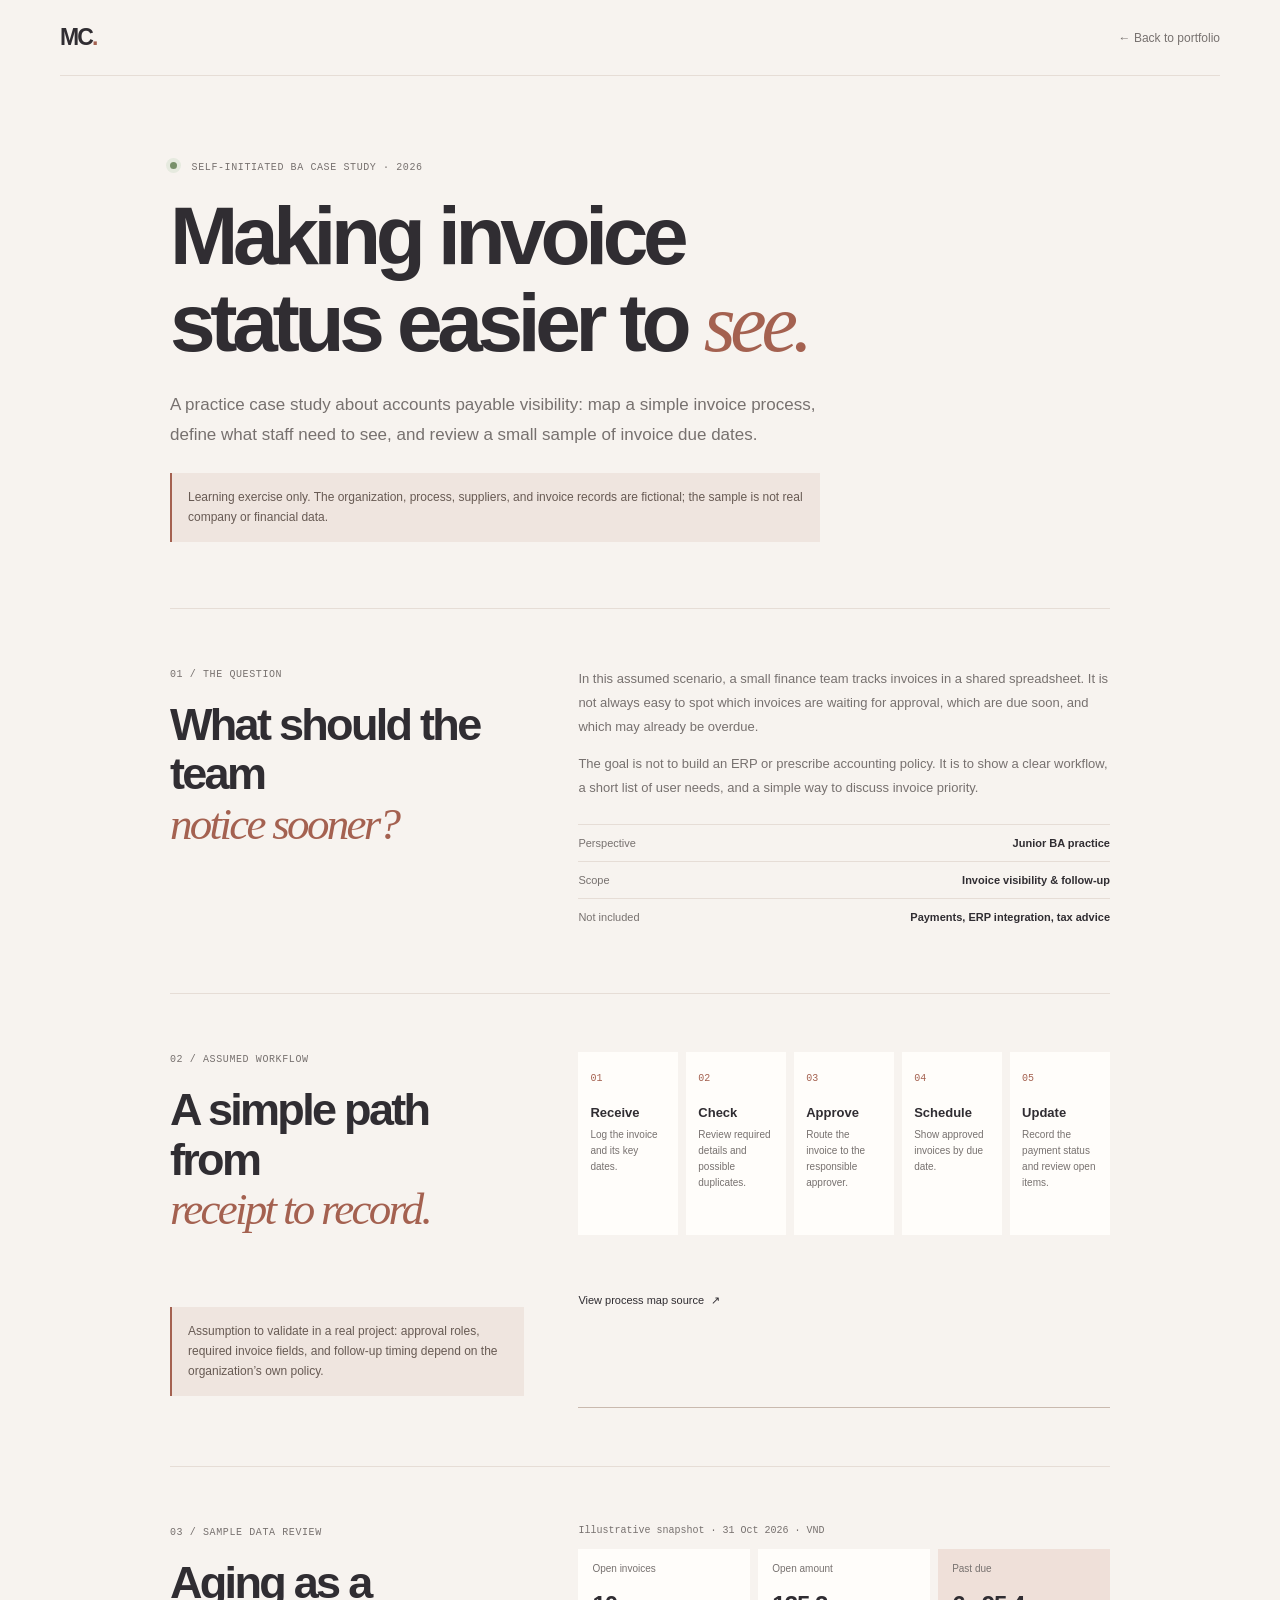
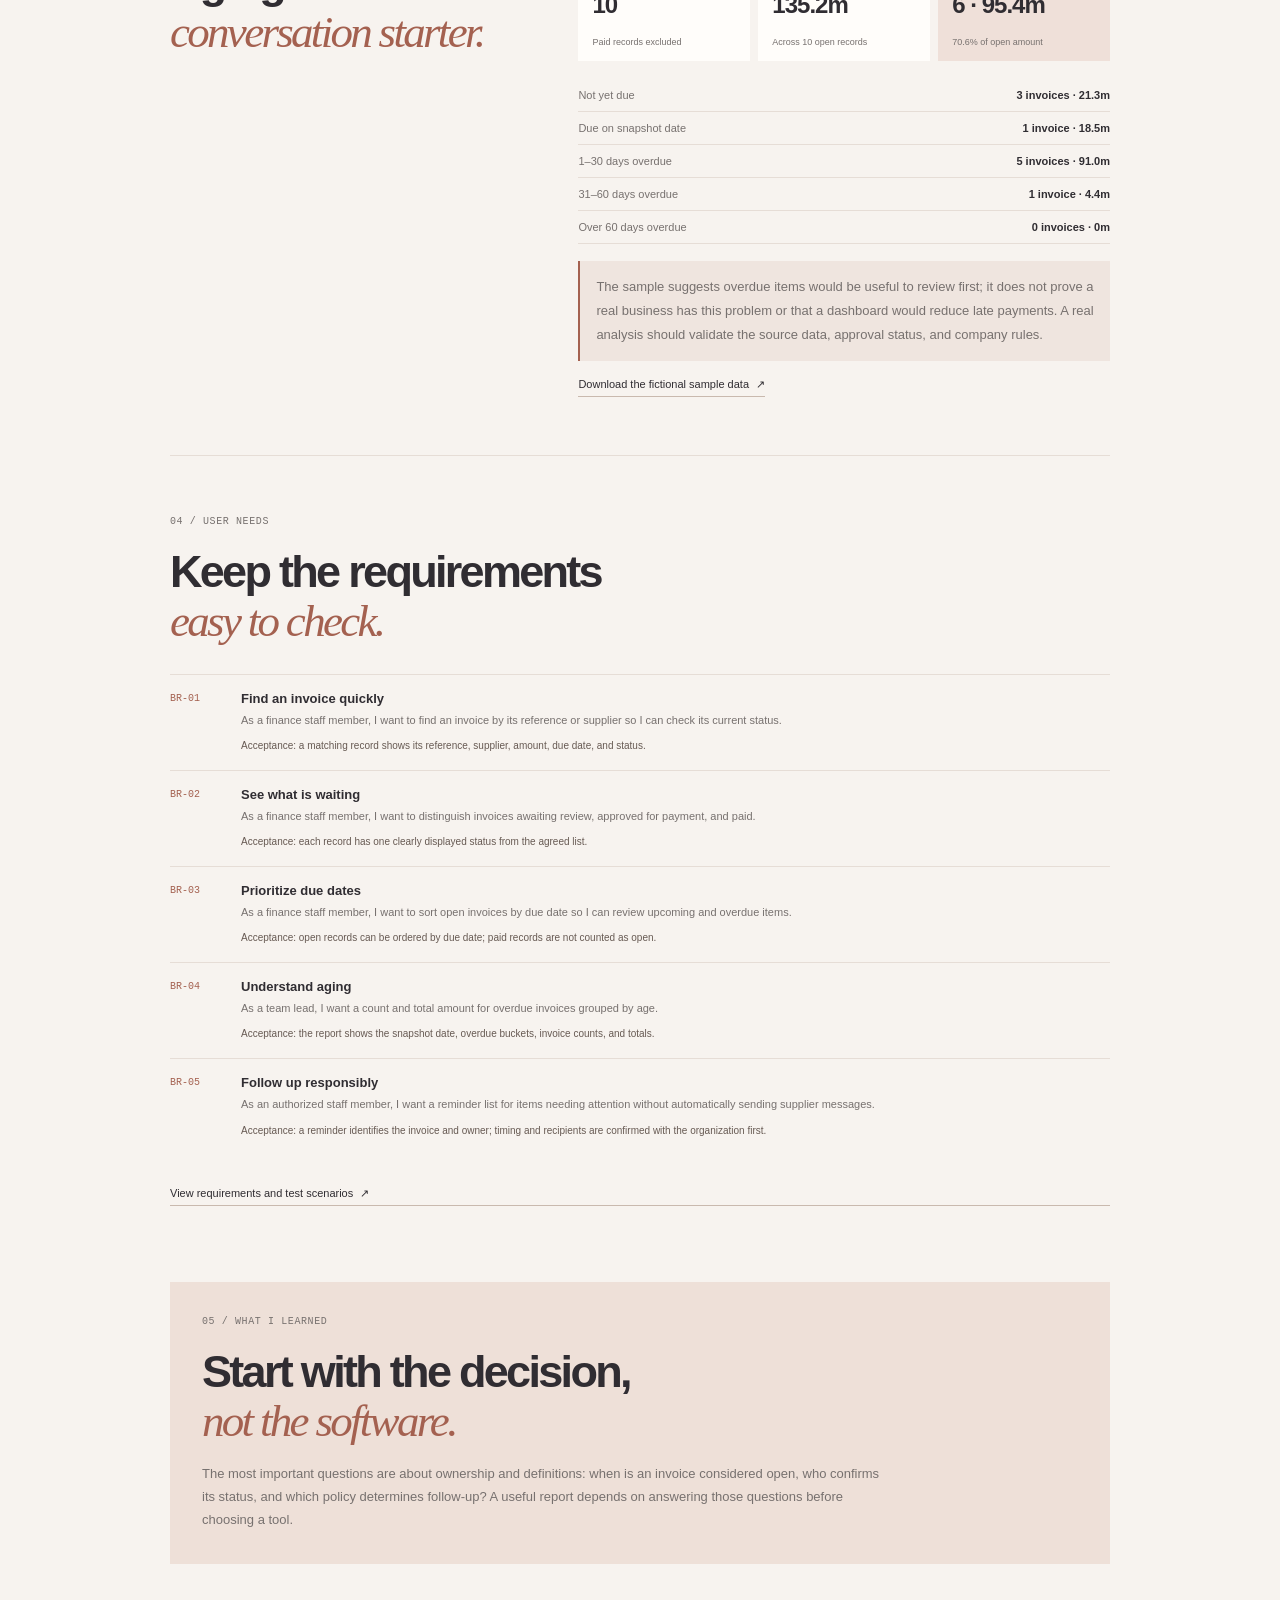
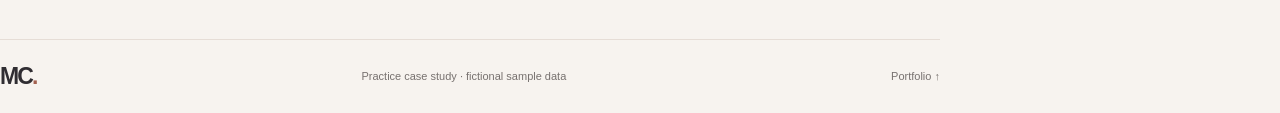
==== projects/ap-invoice-review/index.html @ 4c57ca36 "Add files via upload" ====
<!doctype html>
<html lang="en">
  <head>
    <meta charset="utf-8" />
    <meta name="viewport" content="width=device-width, initial-scale=1" />
    <meta name="theme-color" content="#f7f3ef" />
    <meta
      name="description"
      content="A self-initiated business analysis case study using a fictional accounts payable workflow and sample invoice data."
    />
    <title>AP Invoice Review — Tran Minh Chi</title>
    <link rel="stylesheet" href="../../styles.css" />
    <link rel="stylesheet" href="case-study.css" />
  </head>
  <body>
    <a class="skip-link" href="#main">Skip to content</a>
    <header class="site-header">
      <a class="wordmark" href="../../" aria-label="Tran Minh Chi, home">MC<span>.</span></a>
      <a class="case-back" href="../../#project">← Back to portfolio</a>
    </header>

    <main class="case-page" id="main">
      <section class="case-hero">
        <p class="eyebrow"><span class="status-dot"></span> Self-initiated BA case study · 2026</p>
        <h1>Making invoice<br />status easier to <em>see.</em></h1>
        <p class="case-intro">
          A practice case study about accounts payable visibility: map a simple invoice process,
          define what staff need to see, and review a small sample of invoice due dates.
        </p>
        <p class="fiction-note">
          Learning exercise only. The organization, process, suppliers, and invoice records are
          fictional; the sample is not real company or financial data.
        </p>
      </section>

      <section class="case-section" aria-labelledby="question-title">
        <div class="case-section-heading">
          <p class="eyebrow">01 / The question</p>
          <h2 id="question-title">What should the team<br /><em>notice sooner?</em></h2>
        </div>
        <div>
          <p>
            In this assumed scenario, a small finance team tracks invoices in a shared spreadsheet.
            It is not always easy to spot which invoices are waiting for approval, which are due
            soon, and which may already be overdue.
          </p>
          <p>
            The goal is not to build an ERP or prescribe accounting policy. It is to show a clear
            workflow, a short list of user needs, and a simple way to discuss invoice priority.
          </p>
          <div class="case-facts">
            <div><span>Perspective</span><strong>Junior BA practice</strong></div>
            <div><span>Scope</span><strong>Invoice visibility & follow-up</strong></div>
            <div><span>Not included</span><strong>Payments, ERP integration, tax advice</strong></div>
          </div>
        </div>
      </section>

      <section class="case-section process-section" aria-labelledby="process-title">
        <div class="case-section-heading">
          <p class="eyebrow">02 / Assumed workflow</p>
          <h2 id="process-title">A simple path from<br /><em>receipt to record.</em></h2>
        </div>
        <div class="process-board">
          <article class="process-step"><span>01</span><h3>Receive</h3><p>Log the invoice and its key dates.</p></article>
          <article class="process-step"><span>02</span><h3>Check</h3><p>Review required details and possible duplicates.</p></article>
          <article class="process-step"><span>03</span><h3>Approve</h3><p>Route the invoice to the responsible approver.</p></article>
          <article class="process-step"><span>04</span><h3>Schedule</h3><p>Show approved invoices by due date.</p></article>
          <article class="process-step"><span>05</span><h3>Update</h3><p>Record the payment status and review open items.</p></article>
        </div>
        <p class="assumption-note">
          Assumption to validate in a real project: approval roles, required invoice fields, and
          follow-up timing depend on the organization’s own policy.
        </p>
        <a class="evidence-link" href="process-map.mmd">View process map source <span aria-hidden="true">↗</span></a>
      </section>

      <section class="case-section" aria-labelledby="findings-title">
        <div class="case-section-heading">
          <p class="eyebrow">03 / Sample data review</p>
          <h2 id="findings-title">Aging as a<br /><em>conversation starter.</em></h2>
        </div>
        <div>
          <p class="snapshot-date">Illustrative snapshot · 31 Oct 2026 · VND</p>
          <div class="metric-grid">
            <article class="metric-card"><span>Open invoices</span><strong>10</strong><small>Paid records excluded</small></article>
            <article class="metric-card"><span>Open amount</span><strong>135.2m</strong><small>Across 10 open records</small></article>
            <article class="metric-card metric-alert"><span>Past due</span><strong>6 · 95.4m</strong><small>70.6% of open amount</small></article>
          </div>
          <div class="aging-list" aria-label="Open invoice aging breakdown">
            <div><span>Not yet due</span><strong>3 invoices · 21.3m</strong></div>
            <div><span>Due on snapshot date</span><strong>1 invoice · 18.5m</strong></div>
            <div><span>1–30 days overdue</span><strong>5 invoices · 91.0m</strong></div>
            <div><span>31–60 days overdue</span><strong>1 invoice · 4.4m</strong></div>
            <div><span>Over 60 days overdue</span><strong>0 invoices · 0m</strong></div>
          </div>
          <p class="analysis-caveat">
            The sample suggests overdue items would be useful to review first; it does not prove a
            real business has this problem or that a dashboard would reduce late payments. A real
            analysis should validate the source data, approval status, and company rules.
          </p>
          <a class="evidence-link" href="sample-invoices.csv">Download the fictional sample data <span aria-hidden="true">↗</span></a>
        </div>
      </section>

      <section class="case-section requirements-section" aria-labelledby="requirements-title">
        <div class="case-section-heading">
          <p class="eyebrow">04 / User needs</p>
          <h2 id="requirements-title">Keep the requirements<br /><em>easy to check.</em></h2>
        </div>
        <div class="requirement-list">
          <article><span>BR-01</span><div><h3>Find an invoice quickly</h3><p>As a finance staff member, I want to find an invoice by its reference or supplier so I can check its current status.</p><small>Acceptance: a matching record shows its reference, supplier, amount, due date, and status.</small></div></article>
          <article><span>BR-02</span><div><h3>See what is waiting</h3><p>As a finance staff member, I want to distinguish invoices awaiting review, approved for payment, and paid.</p><small>Acceptance: each record has one clearly displayed status from the agreed list.</small></div></article>
          <article><span>BR-03</span><div><h3>Prioritize due dates</h3><p>As a finance staff member, I want to sort open invoices by due date so I can review upcoming and overdue items.</p><small>Acceptance: open records can be ordered by due date; paid records are not counted as open.</small></div></article>
          <article><span>BR-04</span><div><h3>Understand aging</h3><p>As a team lead, I want a count and total amount for overdue invoices grouped by age.</p><small>Acceptance: the report shows the snapshot date, overdue buckets, invoice counts, and totals.</small></div></article>
          <article><span>BR-05</span><div><h3>Follow up responsibly</h3><p>As an authorized staff member, I want a reminder list for items needing attention without automatically sending supplier messages.</p><small>Acceptance: a reminder identifies the invoice and owner; timing and recipients are confirmed with the organization first.</small></div></article>
        </div>
        <a class="evidence-link" href="requirements.md">View requirements and test scenarios <span aria-hidden="true">↗</span></a>
      </section>

      <section class="reflection">
        <p class="eyebrow">05 / What I learned</p>
        <h2>Start with the decision,<br /><em>not the software.</em></h2>
        <p>
          The most important questions are about ownership and definitions: when is an invoice
          considered open, who confirms its status, and which policy determines follow-up? A useful
          report depends on answering those questions before choosing a tool.
        </p>
      </section>
    </main>

    <footer class="site-footer case-footer">
      <a class="wordmark" href="../../" aria-label="Back to portfolio">MC<span>.</span></a>
      <span>Practice case study · fictional sample data</span>
      <a href="../../#project">Portfolio ↑</a>
    </footer>
  </body>
</html>
---- styles.css ----
:root {
  color-scheme: light;
  --paper: #f7f3ef;
  --surface: #fffdfa;
  --ink: #302d32;
  --muted: #77716f;
  --line: #e6ddd6;
  --accent: #a46150;
  --accent-dark: #804b40;
  --blush: #eee0d8;
  --sand: #e9d8c8;
  --mono: "SFMono-Regular", Consolas, "Liberation Mono", monospace;
  --sans: -apple-system, BlinkMacSystemFont, "Segoe UI", sans-serif;
  --serif: Iowan Old Style, "Palatino Linotype", "Book Antiqua", Georgia, serif;
  --ease: cubic-bezier(.2, .75, .25, 1);
}

* { box-sizing: border-box; }
html { scroll-behavior: smooth; scroll-padding-top: 88px; }
body {
  margin: 0;
  background: var(--paper);
  color: var(--ink);
  font-family: var(--sans);
  -webkit-font-smoothing: antialiased;
}
::selection { background: #e3c2b1; color: var(--ink); }
a { color: inherit; text-decoration: none; }
button { color: inherit; font: inherit; }
h1, h2, h3, p { margin-top: 0; }
.section-wrap { width: min(1080px, calc(100% - 48px)); margin-inline: auto; }
.skip-link {
  position: fixed;
  z-index: 20;
  top: 12px;
  left: 12px;
  padding: 10px 14px;
  transform: translateY(-160%);
  background: var(--ink);
  color: #fff;
}
.skip-link:focus { transform: translateY(0); }
.eyebrow {
  margin: 0 0 18px;
  color: var(--muted);
  font: 10px/1.5 var(--mono);
  letter-spacing: .06em;
  text-transform: uppercase;
}

.site-header {
  position: relative;
  z-index: 5;
  width: min(1160px, calc(100% - 48px));
  height: 76px;
  margin: auto;
  display: flex;
  align-items: center;
  justify-content: space-between;
  border-bottom: 1px solid var(--line);
}
.wordmark { font-size: 23px; font-weight: 800; letter-spacing: -.08em; }
.wordmark span { color: var(--accent); }
.site-nav { display: flex; align-items: center; gap: 32px; color: var(--muted); font-size: 13px; }
.site-nav a, .contact-links a { transition: color .2s ease; }
.site-nav a:hover, .contact-links a:hover { color: var(--accent); }
.site-nav .nav-contact { color: var(--ink); }
.nav-contact span { margin-left: 4px; }
.menu-toggle { display: none; }

.hero {
  min-height: 570px;
  display: grid;
  grid-template-columns: 1.15fr .85fr;
  align-items: center;
  gap: clamp(42px, 8vw, 110px);
  padding-block: 74px 80px;
}
.hero-copy { position: relative; z-index: 1; }
.hero .eyebrow { margin-bottom: 23px; }
.status-dot {
  display: inline-block;
  width: 7px;
  height: 7px;
  margin: 0 8px 1px 0;
  border-radius: 50%;
  background: #78906a;
  box-shadow: 0 0 0 4px #e6eadf;
}
h1, h2 { letter-spacing: -.065em; }
h1 { margin-bottom: 22px; font-size: clamp(43px, 5.3vw, 68px); line-height: 1.06; font-weight: 650; }
h1 em, h2 em { color: var(--accent); font-family: var(--serif); font-weight: 400; }
.hero-name { margin-bottom: 12px; font-size: 16px; font-weight: 650; }
.hero-name span { color: var(--muted); font-size: 14px; font-weight: 400; }
.hero-intro { max-width: 500px; margin-bottom: 25px; color: var(--muted); font-size: 14px; line-height: 1.85; }
.hero-actions { display: flex; align-items: center; gap: 24px; }
.button { min-height: 46px; display: inline-flex; align-items: center; gap: 18px; padding: 0 17px; font-size: 12px; font-weight: 600; }
.button-dark { background: var(--ink); color: #fff; transition: background .2s ease, transform .2s ease; }
.button-dark:hover { background: var(--accent-dark); transform: translateY(-2px); }
.text-link { padding-block: 8px; border-bottom: 1px solid #c9b9ae; font-size: 12px; }
.text-link span { margin-left: 4px; }

.hero-portrait {
  position: relative;
  width: min(100%, 355px);
  justify-self: end;
  margin: 0 12px 17px 0;
  padding: 13px 13px 0;
  background: #fffdfa;
  box-shadow: 0 22px 65px #533c3018;
  transform: rotate(2deg);
  transition: transform .45s var(--ease), box-shadow .45s ease;
}
.hero-portrait:hover { transform: rotate(0) translateY(-5px); box-shadow: 0 28px 75px #533c3024; }
.portrait-frame { overflow: hidden; aspect-ratio: 4 / 4.65; background: var(--blush); }
.portrait-frame img { display: block; width: 100%; height: 100%; object-fit: cover; object-position: center 26%; }
.portrait-caption { min-height: 87px; display: grid; align-content: center; padding: 12px 8px 14px; }
.caption-script { margin-bottom: 3px; color: var(--accent); font: italic 16px var(--serif); }
.caption-name { font-size: 13px; font-weight: 650; }
.caption-location { margin-top: 7px; color: var(--muted); font: 8px var(--mono); letter-spacing: .08em; }
.caption-location i { margin-left: 4px; color: var(--accent); font-style: normal; }
.portrait-stamp {
  position: absolute;
  right: -24px;
  bottom: 76px;
  width: 57px;
  height: 57px;
  display: grid;
  place-content: center;
  border: 1px solid #fffdfa;
  border-radius: 50%;
  background: var(--accent);
  color: #fffdfa;
  font: 10px/1.3 var(--mono);
  text-align: center;
  transform: rotate(9deg);
}

.proof { display: grid; grid-template-columns: repeat(3, 1fr); gap: 24px; padding-block: 23px; border-block: 1px solid var(--line); }
.proof-item { display: grid; gap: 6px; }
.proof-number { font-size: 25px; font-weight: 650; letter-spacing: -.04em; }
.proof-number small { color: var(--muted); font-size: 13px; font-weight: 400; }
.proof-label { color: var(--muted); font: 10px var(--mono); }

.section-block { padding-block: 86px; border-bottom: 1px solid var(--line); }
.about, .experience { display: grid; grid-template-columns: .8fr 1.2fr; gap: 64px; }
.section-heading h2, .contact h2 { margin-bottom: 0; font-size: clamp(36px, 4.7vw, 54px); line-height: 1.05; font-weight: 600; }
.about-content { padding-top: 4px; }
.about-lead { margin-bottom: 16px; font-size: 20px; line-height: 1.5; letter-spacing: -.03em; }
.body-copy { max-width: 620px; margin-bottom: 0; color: var(--muted); font-size: 13px; line-height: 1.85; }
.fact-row { display: grid; grid-template-columns: 1fr 1.2fr 1.2fr; gap: 16px; margin: 25px 0 0; padding-top: 17px; border-top: 1px solid var(--line); }
.fact-row div { display: grid; gap: 6px; }
.fact-row dt { color: var(--muted); font: 9px var(--mono); text-transform: uppercase; }
.fact-row dd { margin: 0; font-size: 12px; font-weight: 600; line-height: 1.5; }

.project .section-heading { margin-bottom: 26px; }
.project-list { display: grid; gap: 14px; }
.project-card { padding: 28px; border: 1px solid var(--line); background: var(--surface); transition: transform .35s var(--ease), box-shadow .35s ease; }
.project-card:hover { transform: translateY(-4px); box-shadow: 0 16px 38px #533c3012; }
.project-card-featured { background: #fffaf6; }
.project-card-academic { padding-block: 22px; background: transparent; }
.project-meta { display: flex; justify-content: space-between; gap: 12px; color: var(--muted); font: 10px var(--mono); text-transform: uppercase; }
.project-role { margin: 18px 0 10px; color: var(--accent); font: 10px var(--mono); }
.project-card-title { margin: 0 0 10px; font-size: clamp(20px, 2.5vw, 27px); letter-spacing: -.04em; }
.project-description { max-width: 720px; margin-bottom: 16px; color: var(--muted); font-size: 13px; line-height: 1.8; }
.project-outcomes { display: flex; flex-wrap: wrap; gap: 7px; margin: 0 0 17px; }
.project-outcomes span { padding: 6px 9px; border: 1px solid var(--line); color: var(--muted); font: 9px var(--mono); }
.project-link { display: inline-flex; gap: 8px; padding-bottom: 6px; border-bottom: 1px solid #c9b9ae; font-size: 11px; font-weight: 600; }
.project-link:hover { color: var(--accent); }
.project-stack { margin: 0; color: var(--muted); font-size: 11px; line-height: 1.7; }

.experience-content { display: grid; gap: 28px; }
.timeline { display: grid; }
.timeline-item { display: grid; grid-template-columns: 140px 1fr; gap: 18px; padding: 17px 0; border-bottom: 1px solid var(--line); }
.timeline-date { margin: 2px 0 0; color: var(--muted); font: 10px var(--mono); }
.timeline-item h3, .education-card h3 { margin-bottom: 7px; font-size: 15px; letter-spacing: -.02em; }
.timeline-item h3 span { color: var(--muted); font-size: 12px; font-weight: 400; }
.timeline-item div > p, .education-card > p:not(.eyebrow):not(.education-gpa) { margin: 0; color: var(--muted); font-size: 12px; line-height: 1.7; }
.education-card { padding: 21px; background: var(--blush); }
.education-card .eyebrow { margin-bottom: 12px; }
.education-card h3 { margin-bottom: 5px; }
.education-gpa { display: flex; justify-content: space-between; max-width: 220px; margin: 17px 0 0; padding-top: 12px; border-top: 1px solid #dcc9c0; color: var(--muted); font: 10px var(--mono); }
.education-gpa strong { color: var(--ink); font-family: var(--sans); }
.credentials .eyebrow { margin-bottom: 12px; }
.credentials ul { display: grid; gap: 0; margin: 0; padding: 0; list-style: none; }
.credentials li { display: grid; grid-template-columns: 74px 1fr; gap: 4px 12px; padding: 12px 0; border-bottom: 1px solid var(--line); }
.credentials li > span { grid-row: span 2; color: var(--muted); font: 10px var(--mono); }
.credentials li strong { font-size: 12px; }
.credentials li small { color: var(--muted); font-size: 11px; }
.language-list { margin: 15px 0 0; color: var(--muted); font-size: 11px; }
.language-list span { padding-inline: 5px; color: var(--accent); }

.contact { display: grid; grid-template-columns: 1fr auto; align-items: end; gap: 36px; margin-top: 72px; padding: 36px; background: var(--blush); }
.contact h2 { margin-bottom: 14px; }
.contact > div:first-child > p:last-child { max-width: 430px; margin-bottom: 0; color: var(--muted); font-size: 13px; line-height: 1.7; }
.contact-links { display: grid; gap: 14px; font-size: 12px; }
.contact-links a { padding-bottom: 7px; border-bottom: 1px solid #d5c1b7; }
.contact-links span { margin-left: 8px; }
.site-footer { min-height: 74px; display: flex; align-items: center; justify-content: space-between; gap: 16px; color: var(--muted); font-size: 11px; }
.site-footer .wordmark { color: var(--ink); }

.js [data-reveal] { opacity: 0; transform: translateY(22px); transition: opacity .7s var(--ease), transform .7s var(--ease); }
.js [data-reveal="left"] { transform: translateX(-24px); }
.js [data-reveal="right"] { transform: translateX(24px) rotate(2deg); }
.js [data-reveal].is-visible { opacity: 1; transform: translate(0) rotate(0); }
.js .hero-copy [data-reveal] { transition-delay: .08s; }
.js .proof-item:nth-child(2) { transition-delay: .1s; }
.js .proof-item:nth-child(3) { transition-delay: .2s; }
.hero-portrait { transition-delay: .14s, 0s; }

@media (max-width: 760px) {
  html { scroll-padding-top: 72px; }
  .section-wrap, .site-header { width: calc(100% - 40px); }
  .site-header { height: 68px; }
  .menu-toggle { display: flex; align-items: center; gap: 9px; padding: 8px 0 8px 8px; border: 0; background: transparent; font: 9px var(--mono); text-transform: uppercase; }
  .menu-icon { display: grid; gap: 5px; }
  .menu-icon i { width: 17px; height: 1px; background: var(--ink); }
  .site-nav { position: absolute; top: 67px; left: -20px; right: -20px; display: none; flex-direction: column; align-items: stretch; gap: 0; padding: 8px 20px 14px; border-bottom: 1px solid var(--line); background: var(--paper); }
  .site-nav.is-open { display: flex; }
  .site-nav a { padding: 12px 0; border-bottom: 1px solid var(--line); }
  .site-nav .nav-contact { border-bottom: 0; }
  .hero { min-height: 0; grid-template-columns: 1fr; gap: 38px; padding-block: 55px 58px; }
  h1 { font-size: clamp(42px, 11vw, 64px); }
  .hero-portrait { width: min(82%, 350px); justify-self: center; margin-right: 10px; }
  .proof { gap: 16px; }
  .proof-number { font-size: 21px; }
  .proof-label { font-size: 9px; line-height: 1.5; }
  .section-block { padding-block: 64px; }
  .about, .experience { grid-template-columns: 1fr; gap: 28px; }
  .fact-row { grid-template-columns: 1fr 1fr; }
  .fact-row div:last-child { grid-column: 1 / -1; }
  .contact { grid-template-columns: 1fr; gap: 25px; margin-top: 52px; padding: 26px; }
  .contact-links { justify-items: start; }
}

@media (max-width: 480px) {
  .section-wrap, .site-header { width: calc(100% - 32px); }
  .hero { padding-block: 43px; }
  .hero-name span { display: block; margin-top: 4px; }
  .hero-actions { align-items: flex-start; flex-direction: column; gap: 12px; }
  .hero-portrait { width: 88%; }
  .proof { grid-template-columns: 1fr 1fr; }
  .proof-item:last-child { grid-column: 1 / -1; }
  .section-heading h2, .contact h2 { font-size: 38px; }
  .project-card { padding: 20px; }
  .project-meta { font-size: 8px; }
  .project-card-academic { padding-inline: 0; }
  .timeline-item { grid-template-columns: 1fr; gap: 8px; }
  .credentials li { grid-template-columns: 64px 1fr; }
  .site-footer { font-size: 9px; }
}

@media (prefers-reduced-motion: reduce) {
  html { scroll-behavior: auto; }
  *, *::before, *::after { animation-duration: .01ms !important; transition-duration: .01ms !important; }
  .js [data-reveal] { opacity: 1; transform: none; }
}
---- projects/ap-invoice-review/case-study.css ----
.case-back { color: var(--muted); font-size: 12px; }
.case-back:hover, .evidence-link:hover { color: var(--accent); }
.case-page { width: min(940px, calc(100% - 48px)); margin-inline: auto; }
.case-hero { max-width: 760px; padding-block: 84px 66px; }
.case-hero h1 { font-size: clamp(48px, 8vw, 82px); }
.case-hero h1 em, .case-section h2 em, .reflection h2 em { color: var(--accent); font-family: var(--serif); font-weight: 400; }
.case-intro { max-width: 670px; color: var(--muted); font-size: 17px; line-height: 1.8; }
.fiction-note, .assumption-note, .analysis-caveat { padding: 14px 16px; border-left: 2px solid var(--accent); background: #efe5df; color: #675a53; font-size: 12px; line-height: 1.7; }
.fiction-note { max-width: 650px; margin: 22px 0 0; }
.case-section { display: grid; grid-template-columns: .8fr 1.2fr; gap: 54px; padding-block: 58px; border-top: 1px solid var(--line); }
.case-section-heading h2, .reflection h2 { margin: 0; font-size: clamp(32px, 4vw, 45px); line-height: 1.1; letter-spacing: -.06em; }
.case-section > div:nth-child(2) > p { color: var(--muted); font-size: 13px; line-height: 1.85; }
.case-facts { display: grid; gap: 0; margin-top: 24px; }
.case-facts div { display: flex; justify-content: space-between; gap: 14px; padding: 12px 0; border-top: 1px solid var(--line); font-size: 11px; }
.case-facts span { color: var(--muted); }
.case-facts strong { text-align: right; }
.process-board { display: grid; grid-template-columns: repeat(5, 1fr); gap: 8px; }
.process-step { min-height: 143px; padding: 15px 12px; background: var(--surface); }
.process-step > span { color: var(--accent); font: 10px var(--mono); }
.process-step h3 { margin: 20px 0 7px; font-size: 13px; }
.process-step p { margin: 0; color: var(--muted); font-size: 10px; line-height: 1.6; }
.process-section .assumption-note { margin: 18px 0 12px; }
.evidence-link { display: inline-flex; gap: 7px; padding-block: 5px; border-bottom: 1px solid #c9b9ae; color: var(--ink); font-size: 11px; }
.snapshot-date { margin-bottom: 13px; font: 10px var(--mono) !important; }
.metric-grid { display: grid; grid-template-columns: repeat(3, 1fr); gap: 8px; }
.metric-card { min-height: 112px; display: flex; flex-direction: column; align-items: flex-start; justify-content: space-between; padding: 14px; background: var(--surface); }
.metric-card > span, .metric-card small { color: var(--muted); font-size: 10px; }
.metric-card strong { font-size: clamp(18px, 2.4vw, 24px); letter-spacing: -.04em; }
.metric-card small { font-size: 9px; }
.metric-card.metric-alert { background: #efe0d9; }
.aging-list { margin-top: 18px; }
.aging-list div { display: flex; justify-content: space-between; gap: 14px; padding: 10px 0; border-bottom: 1px solid var(--line); font-size: 11px; }
.aging-list span { color: var(--muted); }
.analysis-caveat { margin: 17px 0 12px; }
.requirements-section { grid-template-columns: 1fr; gap: 27px; }
.requirement-list { display: grid; }
.requirement-list article { display: grid; grid-template-columns: 58px 1fr; gap: 13px; padding: 16px 0; border-top: 1px solid var(--line); }
.requirement-list article > span { padding-top: 2px; color: var(--accent); font: 10px var(--mono); }
.requirement-list h3 { margin-bottom: 5px; font-size: 13px; }
.requirement-list p { margin-bottom: 6px; color: var(--muted); font-size: 11px; line-height: 1.65; }
.requirement-list small { color: #675a53; font-size: 10px; line-height: 1.6; }
.reflection { margin-block: 18px 75px; padding: 32px; background: var(--blush); }
.reflection h2 { margin-bottom: 15px; }
.reflection > p:last-child { max-width: 680px; margin: 0; color: var(--muted); font-size: 13px; line-height: 1.8; }
.case-footer { width: min(940px, calc(100% - 48px)); border-top: 1px solid var(--line); }

@media (max-width: 700px) {
  .case-page, .case-footer { width: calc(100% - 40px); }
  .case-hero { padding-block: 55px 45px; }
  .case-section { grid-template-columns: 1fr; gap: 24px; padding-block: 42px; }
  .process-board { grid-template-columns: repeat(2, 1fr); }
  .process-step { min-height: 124px; }
  .process-step:last-child { grid-column: 1 / -1; }
  .reflection { padding: 24px; }
}

@media (max-width: 420px) {
  .case-page, .case-footer { width: calc(100% - 32px); }
  .case-hero h1 { font-size: 47px; }
  .metric-grid { grid-template-columns: 1fr; }
  .metric-card { min-height: 94px; }
  .aging-list div { font-size: 10px; }
  .case-facts div { align-items: flex-start; flex-direction: column; gap: 5px; }
  .case-facts strong { text-align: left; }
}
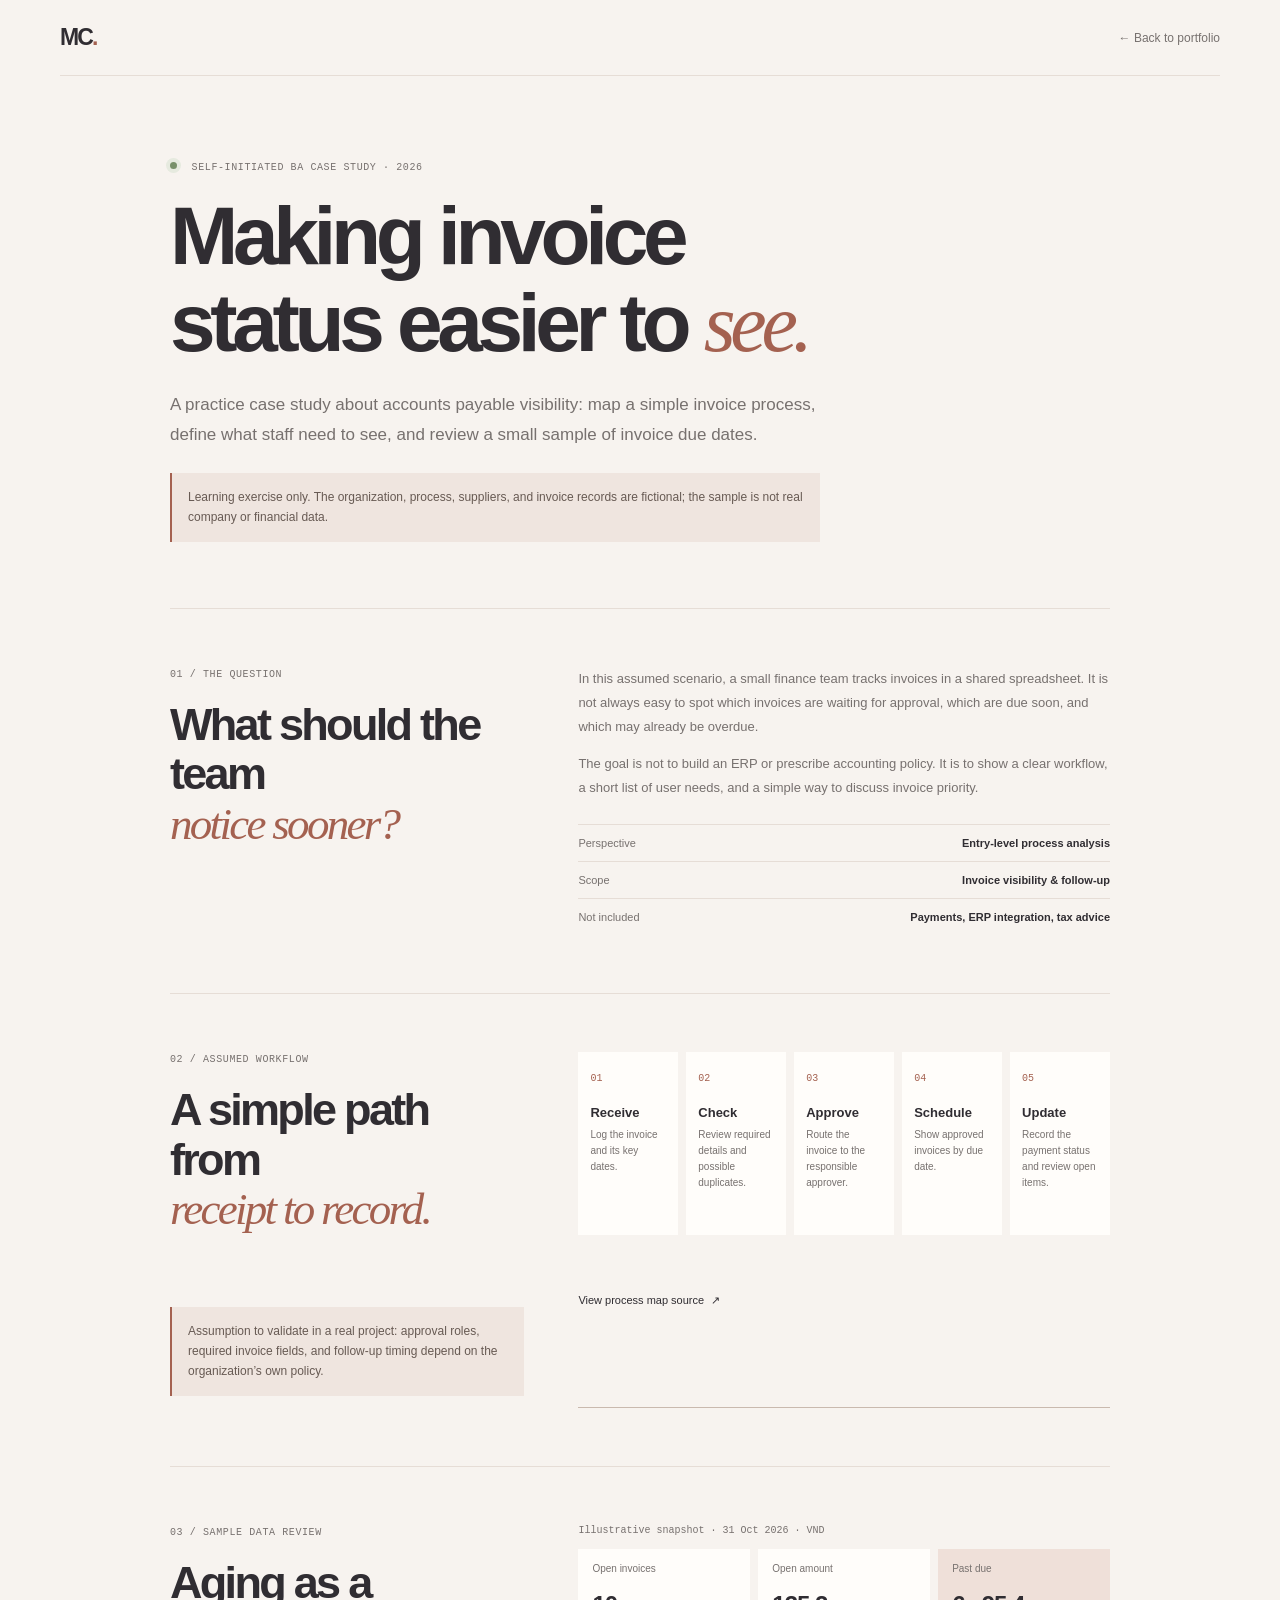
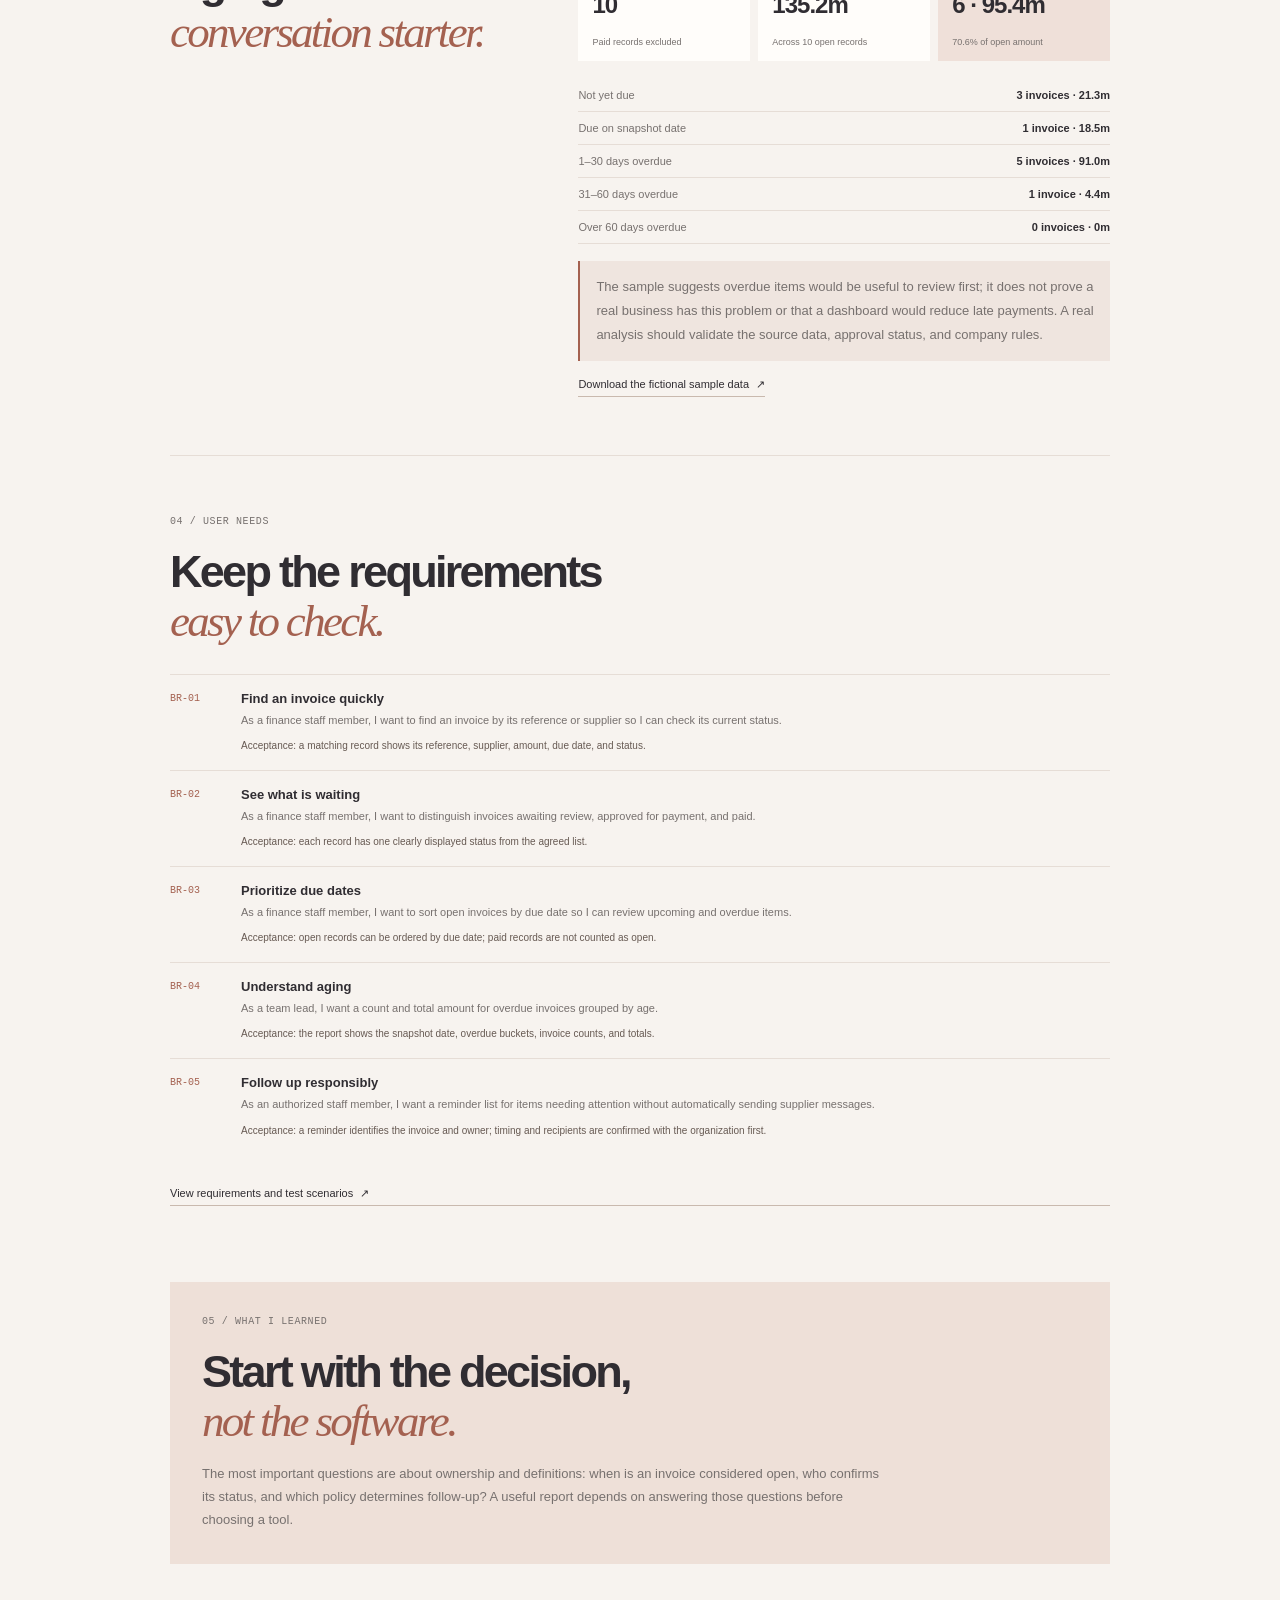
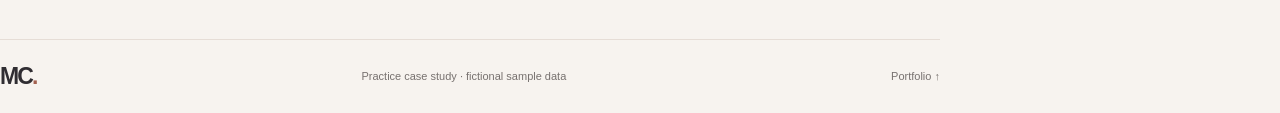
==== commit 69ce0df2: "Add files via upload" ====
--- a/projects/ap-invoice-review/index.html
+++ b/projects/ap-invoice-review/index.html
@@ -49,7 +49,7 @@
             workflow, a short list of user needs, and a simple way to discuss invoice priority.
           </p>
           <div class="case-facts">
-            <div><span>Perspective</span><strong>Junior BA practice</strong></div>
+            <div><span>Perspective</span><strong>Entry-level process analysis</strong></div>
             <div><span>Scope</span><strong>Invoice visibility & follow-up</strong></div>
             <div><span>Not included</span><strong>Payments, ERP integration, tax advice</strong></div>
           </div>
